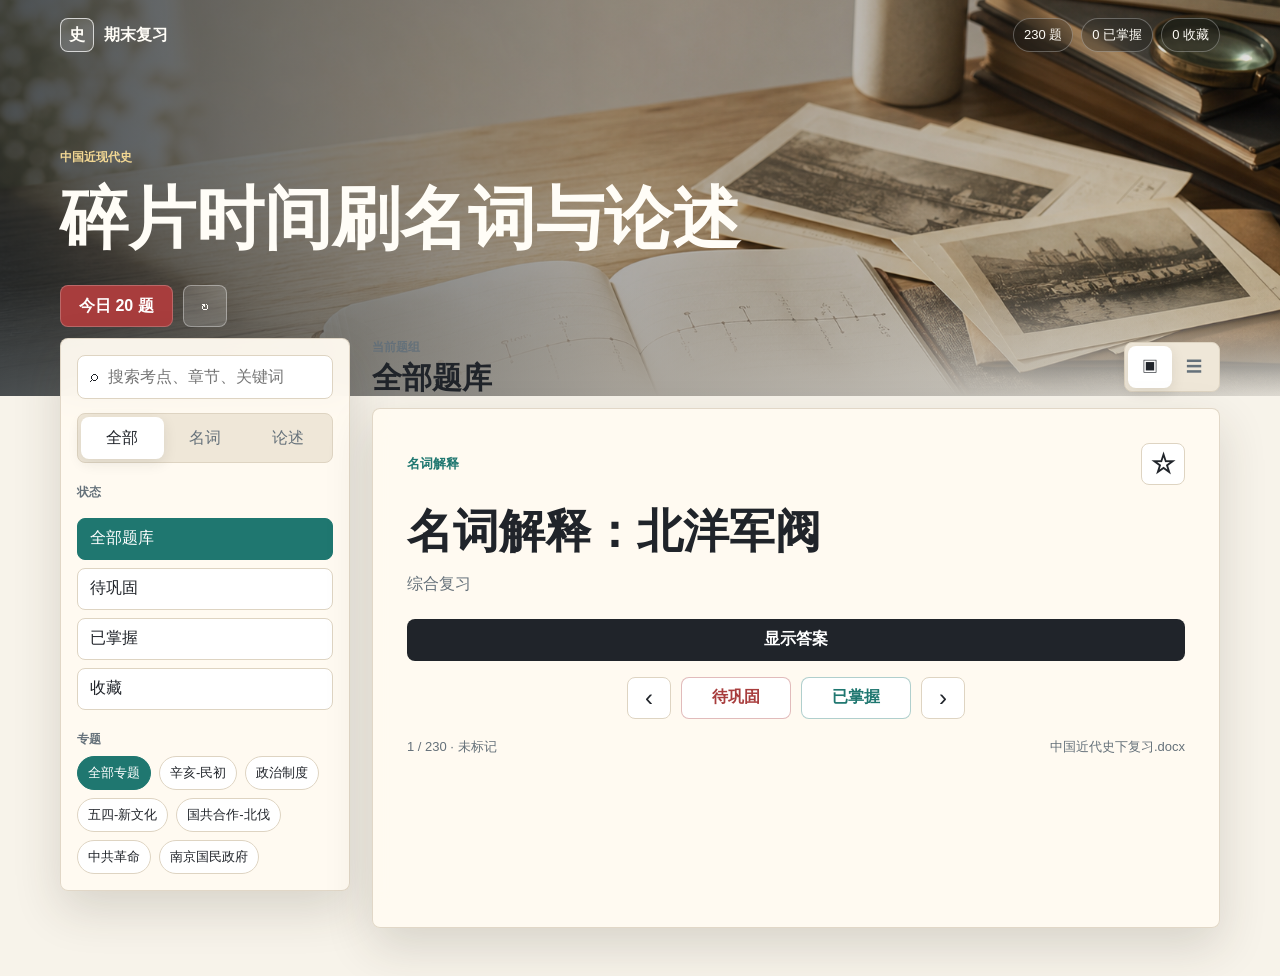
==== index.html @ 9d42d390 "github-pages-upload 首次上传" ====
<!doctype html>
<html lang="zh-CN">
  <head>
    <meta charset="utf-8">
    <meta name="viewport" content="width=device-width, initial-scale=1">
    <title>中国近现代史期末复习</title>
    <link rel="stylesheet" href="styles.css">
  </head>
  <body>
    <header class="hero">
      <img src="assets/history-study-banner.png" alt="" class="hero__image">
      <div class="hero__shade"></div>
      <nav class="topbar" aria-label="复习导航">
        <div class="brand">
          <span class="brand__mark">史</span>
          <span>期末复习</span>
        </div>
        <div class="quick-stats" aria-live="polite">
          <span id="totalStat">0 题</span>
          <span id="knownStat">0 已掌握</span>
          <span id="starStat">0 收藏</span>
        </div>
      </nav>
      <section class="hero__content">
        <p class="eyebrow">中国近现代史</p>
        <h1>碎片时间刷名词与论述</h1>
        <div class="hero__actions">
          <button class="primary-button" id="dailyBtn" type="button">今日 20 题</button>
          <button class="ghost-button" id="shuffleBtn" type="button" aria-label="随机一题">↻</button>
        </div>
      </section>
    </header>

    <main class="shell">
      <aside class="panel filters" aria-label="筛选">
        <label class="search-box">
          <span>⌕</span>
          <input id="searchInput" type="search" placeholder="搜索考点、章节、关键词">
        </label>

        <div class="segmented" role="group" aria-label="题型">
          <button class="is-active" type="button" data-type="all">全部</button>
          <button type="button" data-type="term">名词</button>
          <button type="button" data-type="essay">论述</button>
        </div>

        <div class="filter-group">
          <p>状态</p>
          <button class="filter-chip is-active" type="button" data-filter="all">全部题库</button>
          <button class="filter-chip" type="button" data-filter="learning">待巩固</button>
          <button class="filter-chip" type="button" data-filter="known">已掌握</button>
          <button class="filter-chip" type="button" data-filter="starred">收藏</button>
        </div>

        <div class="filter-group">
          <p>专题</p>
          <div class="tag-cloud" id="tagCloud"></div>
        </div>
      </aside>

      <section class="study-area">
        <div class="toolbar">
          <div>
            <p class="toolbar__label">当前题组</p>
            <h2 id="deckTitle">全部题库</h2>
          </div>
          <div class="view-toggle" role="group" aria-label="视图">
            <button class="is-active" id="cardViewBtn" type="button" aria-label="卡片视图">▣</button>
            <button id="listViewBtn" type="button" aria-label="列表视图">☰</button>
          </div>
        </div>

        <article class="review-card" id="cardView">
          <div class="card-topline">
            <span id="cardType">名词解释</span>
            <button class="icon-button" id="starBtn" type="button" aria-label="收藏">☆</button>
          </div>
          <h3 id="cardPrompt">加载中</h3>
          <p class="section-label" id="cardSection"></p>
          <div class="answer-box" id="answerBox" hidden>
            <div id="cardAnswer"></div>
          </div>
          <button class="reveal-button" id="revealBtn" type="button">显示答案</button>
          <div class="card-controls">
            <button class="icon-button" id="prevBtn" type="button" aria-label="上一题">‹</button>
            <button class="status-button" id="againBtn" type="button">待巩固</button>
            <button class="status-button status-button--known" id="knownBtn" type="button">已掌握</button>
            <button class="icon-button" id="nextBtn" type="button" aria-label="下一题">›</button>
          </div>
          <div class="progress-line">
            <span id="positionStat">0 / 0</span>
            <span id="sourceStat"></span>
          </div>
        </article>

        <section class="list-view" id="listView" hidden>
          <div class="list-view__head">
            <span id="listCount">0 条</span>
            <button class="ghost-button ghost-button--small" id="resetProgressBtn" type="button">清空进度</button>
          </div>
          <div id="cardList" class="card-list"></div>
        </section>
      </section>
    </main>

    <script src="review-data.js"></script>
    <script src="app.js"></script>
  </body>
</html>
---- styles.css ----
:root {
  color-scheme: light;
  --paper: #f7f3ea;
  --surface: #fffaf1;
  --ink: #20242a;
  --muted: #65717a;
  --line: #ded4c2;
  --accent: #a83d3d;
  --teal: #1f7770;
  --gold: #b98c3a;
  --blue: #435d7a;
  --shadow: 0 18px 48px rgba(51, 42, 30, 0.16);
}

* {
  box-sizing: border-box;
}

body {
  margin: 0;
  min-height: 100vh;
  background: var(--paper);
  color: var(--ink);
  font-family: -apple-system, BlinkMacSystemFont, "Segoe UI", "PingFang SC", "Noto Sans CJK SC", sans-serif;
  line-height: 1.55;
}

button,
input {
  font: inherit;
}

button {
  cursor: pointer;
}

.hero {
  position: relative;
  min-height: clamp(320px, 44vh, 430px);
  overflow: hidden;
  color: #fffdf7;
}

.hero__image,
.hero__shade {
  position: absolute;
  inset: 0;
  width: 100%;
  height: 100%;
}

.hero__image {
  object-fit: cover;
}

.hero__shade {
  background:
    linear-gradient(90deg, rgba(18, 25, 30, 0.76), rgba(34, 28, 20, 0.38) 48%, rgba(31, 28, 24, 0.12)),
    linear-gradient(0deg, rgba(247, 243, 234, 1), rgba(247, 243, 234, 0) 28%);
}

.topbar,
.hero__content {
  position: relative;
  z-index: 1;
  width: min(1160px, calc(100% - 32px));
  margin: 0 auto;
}

.topbar {
  display: flex;
  align-items: center;
  justify-content: space-between;
  gap: 16px;
  padding-top: 18px;
}

.brand,
.quick-stats,
.hero__actions,
.card-controls,
.view-toggle,
.segmented {
  display: flex;
  align-items: center;
}

.brand {
  gap: 10px;
  font-weight: 700;
}

.brand__mark {
  display: grid;
  width: 34px;
  height: 34px;
  place-items: center;
  border: 1px solid rgba(255, 255, 255, 0.72);
  background: rgba(255, 255, 255, 0.14);
  border-radius: 8px;
}

.quick-stats {
  flex-wrap: wrap;
  justify-content: flex-end;
  gap: 8px;
}

.quick-stats span {
  padding: 6px 10px;
  border: 1px solid rgba(255, 255, 255, 0.28);
  background: rgba(20, 22, 22, 0.24);
  border-radius: 999px;
  font-size: 13px;
  backdrop-filter: blur(10px);
}

.hero__content {
  padding-top: clamp(54px, 8vw, 96px);
}

.eyebrow,
.toolbar__label,
.filter-group p {
  margin: 0;
  color: var(--muted);
  font-size: 12px;
  font-weight: 700;
  letter-spacing: 0;
}

.hero .eyebrow {
  color: #f2d793;
}

h1,
h2,
h3 {
  margin: 0;
  line-height: 1.15;
  letter-spacing: 0;
}

h1 {
  max-width: 760px;
  margin-top: 12px;
  font-size: clamp(38px, 7vw, 68px);
}

.hero__actions {
  gap: 10px;
  margin-top: 28px;
}

.primary-button,
.ghost-button,
.reveal-button,
.status-button,
.icon-button,
.filter-chip,
.segmented button,
.view-toggle button {
  border: 1px solid transparent;
  border-radius: 8px;
  min-height: 42px;
}

.primary-button {
  padding: 0 18px;
  background: var(--accent);
  color: white;
  border-color: rgba(255, 255, 255, 0.22);
  font-weight: 700;
}

.ghost-button {
  min-width: 44px;
  padding: 0 14px;
  background: rgba(255, 255, 255, 0.16);
  color: currentColor;
  border-color: rgba(255, 255, 255, 0.36);
}

.ghost-button--small {
  min-height: 34px;
  color: var(--ink);
  background: #fff;
  border-color: var(--line);
}

.shell {
  display: grid;
  grid-template-columns: 290px minmax(0, 1fr);
  gap: 22px;
  width: min(1160px, calc(100% - 32px));
  margin: -58px auto 48px;
  position: relative;
  z-index: 2;
}

.panel,
.review-card,
.list-view {
  background: rgba(255, 250, 241, 0.96);
  border: 1px solid rgba(222, 212, 194, 0.9);
  box-shadow: var(--shadow);
  backdrop-filter: blur(16px);
}

.filters {
  align-self: start;
  position: sticky;
  top: 16px;
  padding: 16px;
  border-radius: 8px;
}

.search-box {
  display: flex;
  align-items: center;
  gap: 8px;
  min-height: 44px;
  padding: 0 12px;
  background: #fff;
  border: 1px solid var(--line);
  border-radius: 8px;
}

.search-box input {
  width: 100%;
  border: 0;
  outline: 0;
  background: transparent;
  color: var(--ink);
}

.segmented {
  margin-top: 14px;
  padding: 3px;
  background: #efe7d8;
  border: 1px solid var(--line);
  border-radius: 8px;
}

.segmented button,
.view-toggle button {
  flex: 1;
  background: transparent;
  color: var(--muted);
}

.segmented button.is-active,
.view-toggle button.is-active {
  background: #fff;
  color: var(--ink);
  box-shadow: 0 4px 14px rgba(42, 36, 28, 0.1);
}

.filter-group {
  margin-top: 20px;
}

.filter-group p {
  margin-bottom: 8px;
}

.filter-chip {
  width: 100%;
  margin-top: 8px;
  padding: 0 12px;
  background: #fff;
  color: var(--ink);
  border-color: var(--line);
  text-align: left;
}

.filter-chip.is-active,
.tag-button.is-active {
  color: #fff;
  background: var(--teal);
  border-color: var(--teal);
}

.tag-cloud {
  display: flex;
  flex-wrap: wrap;
  gap: 8px;
}

.tag-button {
  min-height: 34px;
  padding: 0 10px;
  border: 1px solid var(--line);
  background: #fff;
  color: var(--ink);
  border-radius: 999px;
  font-size: 13px;
}

.study-area {
  min-width: 0;
}

.toolbar,
.list-view__head,
.progress-line,
.card-topline {
  display: flex;
  align-items: center;
  justify-content: space-between;
  gap: 16px;
}

.toolbar {
  min-height: 58px;
  margin-bottom: 12px;
}

.toolbar h2 {
  margin-top: 4px;
  font-size: clamp(20px, 3vw, 30px);
}

.view-toggle {
  min-width: 96px;
  padding: 3px;
  background: #efe7d8;
  border: 1px solid var(--line);
  border-radius: 8px;
}

.review-card {
  min-height: 520px;
  padding: clamp(18px, 4vw, 34px);
  border-radius: 8px;
}

.card-topline {
  color: var(--teal);
  font-size: 13px;
  font-weight: 800;
}

.icon-button {
  display: inline-grid;
  width: 44px;
  min-width: 44px;
  place-items: center;
  background: #fff;
  color: var(--ink);
  border-color: var(--line);
  font-size: 24px;
}

.icon-button.is-starred {
  color: var(--gold);
  border-color: rgba(185, 140, 58, 0.5);
  background: #fff8df;
}

.review-card h3 {
  margin-top: 20px;
  font-size: clamp(26px, 5vw, 46px);
}

.section-label {
  min-height: 25px;
  margin: 14px 0 0;
  color: var(--muted);
}

.answer-box {
  margin-top: 22px;
  padding: 18px;
  max-height: 46vh;
  overflow: auto;
  background: #fff;
  border: 1px solid var(--line);
  border-left: 5px solid var(--blue);
  border-radius: 8px;
}

.answer-box p {
  margin: 0 0 12px;
}

.answer-box p:last-child {
  margin-bottom: 0;
}

.reveal-button {
  width: 100%;
  margin-top: 22px;
  background: var(--ink);
  color: white;
  font-weight: 800;
}

.card-controls {
  justify-content: center;
  gap: 10px;
  margin-top: 16px;
}

.status-button {
  min-width: 110px;
  padding: 0 14px;
  background: #fff;
  color: var(--accent);
  border-color: rgba(168, 61, 61, 0.35);
  font-weight: 800;
}

.status-button--known {
  color: var(--teal);
  border-color: rgba(31, 119, 112, 0.35);
}

.progress-line {
  margin-top: 18px;
  color: var(--muted);
  font-size: 13px;
}

.list-view {
  padding: 16px;
  border-radius: 8px;
}

.list-view__head {
  margin-bottom: 12px;
  color: var(--muted);
  font-weight: 700;
}

.card-list {
  display: grid;
  gap: 10px;
}

.list-item {
  display: grid;
  grid-template-columns: minmax(0, 1fr) auto;
  gap: 10px;
  align-items: center;
  padding: 14px;
  background: #fff;
  border: 1px solid var(--line);
  border-radius: 8px;
  text-align: left;
}

.list-item strong {
  display: block;
  overflow-wrap: anywhere;
}

.list-item span {
  display: block;
  margin-top: 4px;
  color: var(--muted);
  font-size: 13px;
}

.badge {
  min-width: 52px;
  padding: 5px 8px;
  color: #fff;
  background: var(--blue);
  border-radius: 999px;
  font-size: 12px;
  text-align: center;
}

.badge--term {
  background: var(--accent);
}

.empty-state {
  padding: 28px;
  background: #fff;
  border: 1px dashed var(--line);
  border-radius: 8px;
  color: var(--muted);
  text-align: center;
}

@media (max-width: 860px) {
  .shell {
    grid-template-columns: 1fr;
    margin-top: -42px;
  }

  .study-area {
    order: 1;
  }

  .filters {
    position: static;
    order: 2;
  }

  .filter-group {
    margin-top: 14px;
  }
}

@media (max-width: 620px) {
  .topbar {
    align-items: flex-start;
    flex-direction: column;
  }

  .quick-stats {
    justify-content: flex-start;
  }

  .shell,
  .topbar,
  .hero__content {
    width: min(100% - 20px, 1160px);
  }

  .review-card {
    min-height: 500px;
  }

  .card-controls {
    display: grid;
    grid-template-columns: 44px 1fr 1fr 44px;
  }

  .status-button {
    min-width: 0;
    padding: 0 8px;
  }
}
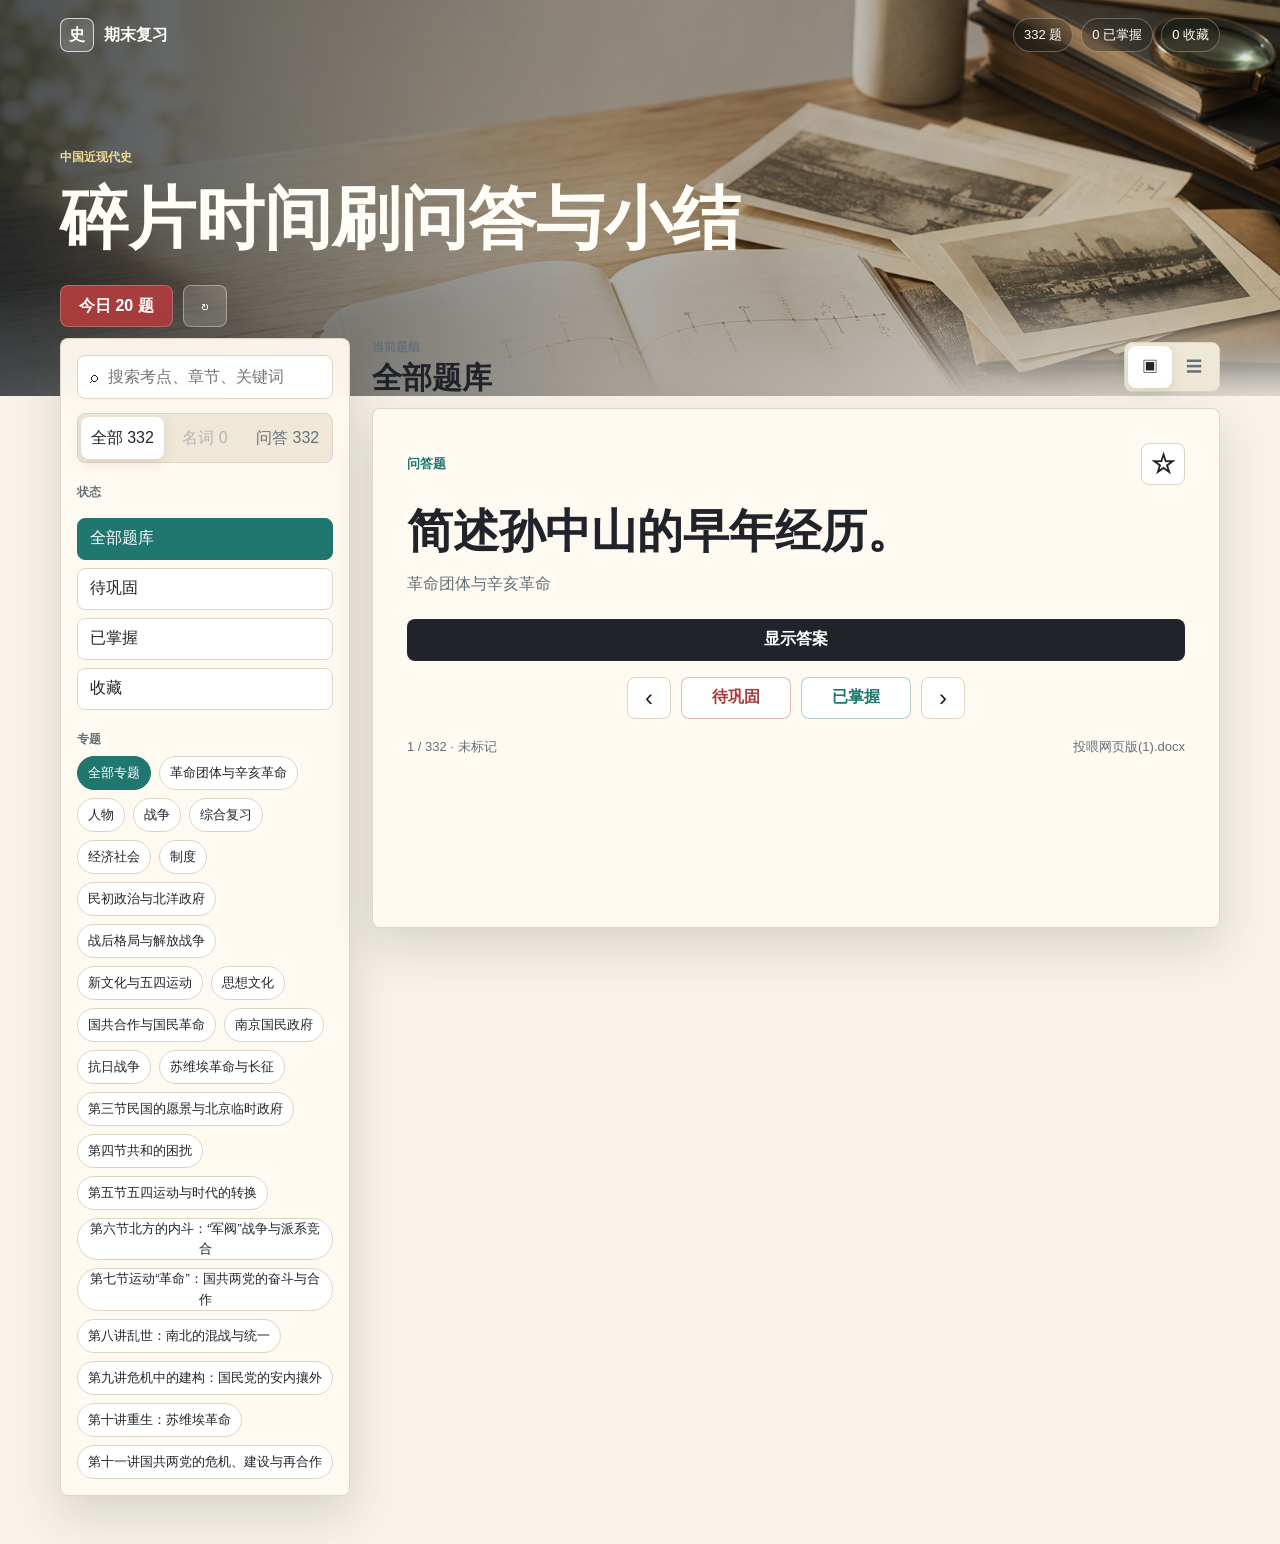
==== commit f56ab5ca: "Update review cards from presentdata" ====
--- a/index.html
+++ b/index.html
@@ -23,7 +23,7 @@
       </nav>
       <section class="hero__content">
         <p class="eyebrow">中国近现代史</p>
-        <h1>碎片时间刷名词与论述</h1>
+        <h1>碎片时间刷问答与小结</h1>
         <div class="hero__actions">
           <button class="primary-button" id="dailyBtn" type="button">今日 20 题</button>
           <button class="ghost-button" id="shuffleBtn" type="button" aria-label="随机一题">↻</button>
@@ -41,7 +41,7 @@
         <div class="segmented" role="group" aria-label="题型">
           <button class="is-active" type="button" data-type="all">全部</button>
           <button type="button" data-type="term">名词</button>
-          <button type="button" data-type="essay">论述</button>
+          <button type="button" data-type="essay">问答</button>
         </div>
 
         <div class="filter-group">
@@ -72,7 +72,7 @@
 
         <article class="review-card" id="cardView">
           <div class="card-topline">
-            <span id="cardType">名词解释</span>
+            <span id="cardType">问答题</span>
             <button class="icon-button" id="starBtn" type="button" aria-label="收藏">☆</button>
           </div>
           <h3 id="cardPrompt">加载中</h3>
--- a/styles.css
+++ b/styles.css
@@ -249,6 +249,11 @@
   color: var(--muted);
 }
 
+.segmented button:disabled {
+  cursor: not-allowed;
+  opacity: 0.42;
+}
+
 .segmented button.is-active,
 .view-toggle button.is-active {
   background: #fff;
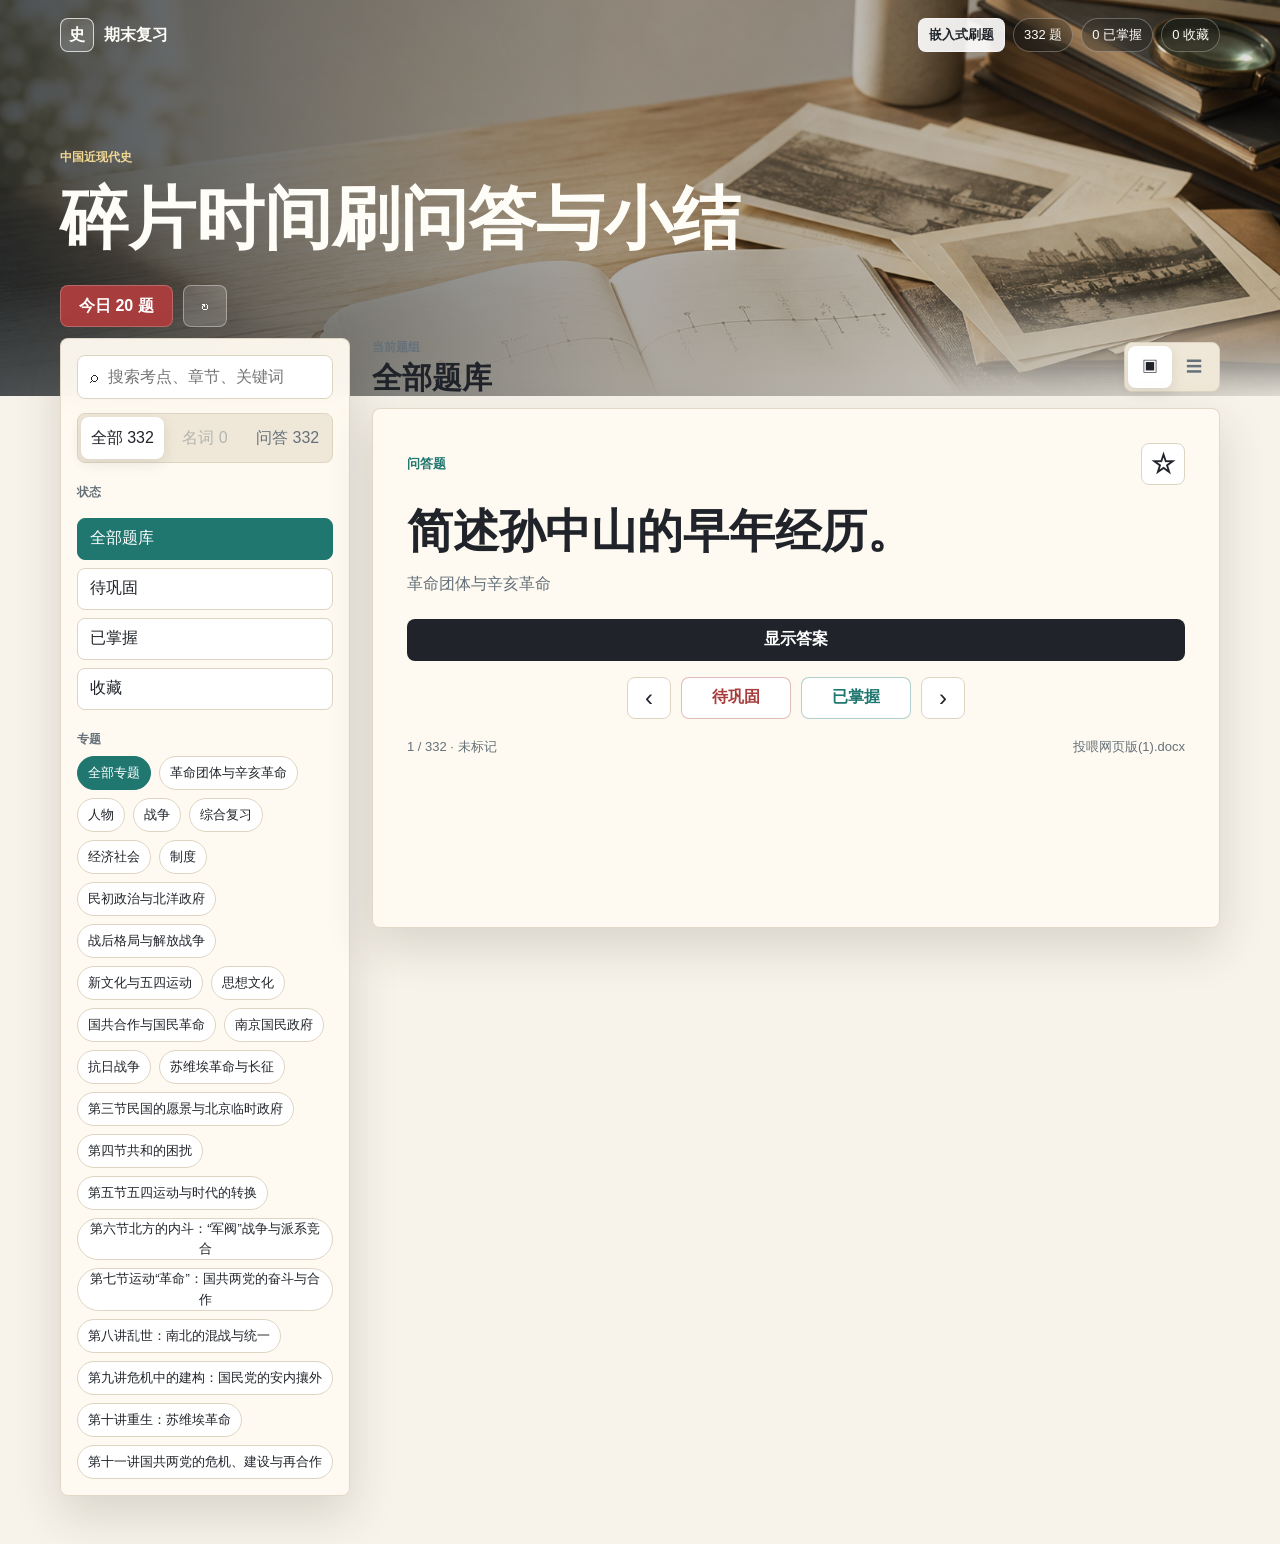
==== commit a8836d60: "Add navigation between review tools" ====
--- a/index.html
+++ b/index.html
@@ -16,6 +16,7 @@
           <span>期末复习</span>
         </div>
         <div class="quick-stats" aria-live="polite">
+          <a class="nav-link" href="./study-site/">嵌入式刷题</a>
           <span id="totalStat">0 题</span>
           <span id="knownStat">0 已掌握</span>
           <span id="starStat">0 收藏</span>
--- a/styles.css
+++ b/styles.css
@@ -115,6 +115,20 @@
   backdrop-filter: blur(10px);
 }
 
+.nav-link {
+  display: inline-flex;
+  align-items: center;
+  min-height: 34px;
+  padding: 6px 10px;
+  border: 1px solid rgba(255, 255, 255, 0.42);
+  border-radius: 8px;
+  background: rgba(255, 255, 255, 0.9);
+  color: var(--ink);
+  font-size: 13px;
+  font-weight: 800;
+  text-decoration: none;
+}
+
 .hero__content {
   padding-top: clamp(54px, 8vw, 96px);
 }
